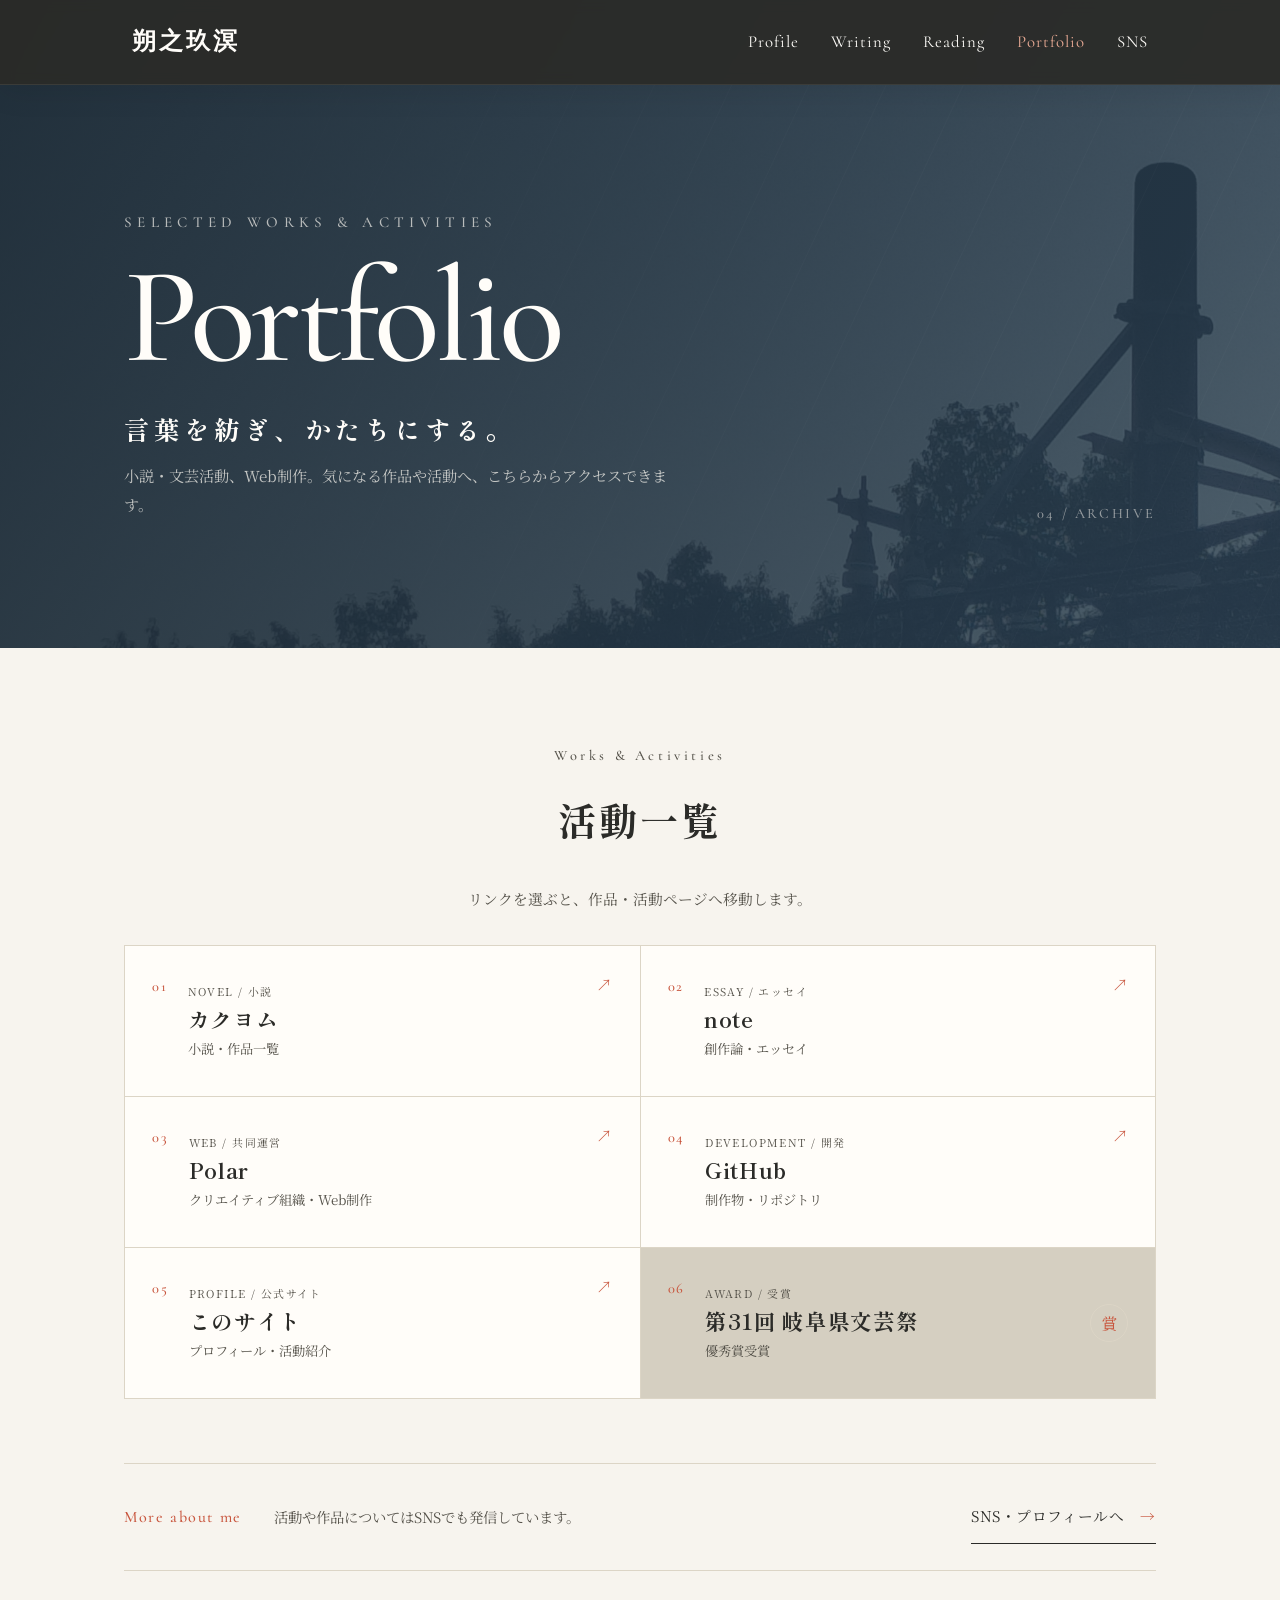
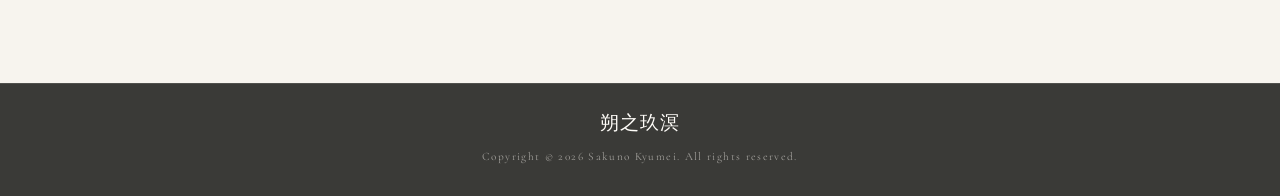
==== portfolio.html @ 07dd920c "Refine site design and add portfolio links page" ====
<!doctype html>
<html lang="ja">
<head>
  <meta charset="UTF-8" />
  <meta name="viewport" content="width=device-width, initial-scale=1.0" />
  <title>Portfolio｜朔之玖溟</title>
  <meta name="description" content="朔之玖溟の小説・文芸活動、Web制作のポートフォリオ一覧。" />
  <meta property="og:type" content="website" />
  <meta property="og:title" content="Portfolio｜朔之玖溟" />
  <meta property="og:description" content="小説・文芸活動、Web制作のポートフォリオ一覧。" />
  <meta property="og:url" content="https://sakunokyumei.github.io/portfolio.html" />
  <meta property="og:site_name" content="朔之玖溟｜公式サイト" />
  <meta property="og:image" content="https://sakunokyumei.github.io/images/ogp.jpg" />
  <meta name="twitter:card" content="summary_large_image" />
  <link rel="icon" type="image/svg+xml" href="./favicon.svg" />
  <link rel="canonical" href="https://sakunokyumei.github.io/portfolio.html" />
  <link rel="preconnect" href="https://fonts.googleapis.com" />
  <link rel="preconnect" href="https://fonts.gstatic.com" crossorigin />
  <link href="https://fonts.googleapis.com/css2?family=Cormorant:wght@500;600&family=Noto+Serif+JP:wght@400;700&family=Shippori+Mincho:wght@400;700;800&display=swap" rel="stylesheet" />
  <link rel="stylesheet" href="css/style.css" />
  <script src="js/script.js" defer></script>
</head>
<body class="portfolio-page">
  <a class="skip-link" href="#main-content">本文へスキップ</a>
  <div class="ink-loader" aria-hidden="true"><span></span></div>
  <header class="page-header-color">
    <div class="wrapper page-header">
      <a class="logo font-english" href="index.html">朔之玖溟</a>
      <nav aria-label="メインナビゲーション">
        <button class="btn-menu" aria-expanded="false" aria-controls="main-nav" aria-label="メニューを開く"><span class="btn-menu-line"></span></button>
        <ul class="main-nav" id="main-nav">
          <li><span class="nav-index font-english">01</span><a href="index.html#self-introduction">Profile</a></li>
          <li><span class="nav-index font-english">02</span><a href="index.html#writing">Writing</a></li>
          <li><span class="nav-index font-english">03</span><a href="index.html#reading">Reading</a></li>
          <li><span class="nav-index font-english">04</span><a href="portfolio.html" aria-current="page">Portfolio</a></li>
          <li><span class="nav-index font-english">05</span><a href="index.html#sns">SNS</a></li>
        </ul>
      </nav>
    </div>
  </header>
  <main id="main-content">
    <section class="portfolio-hero">
      <div class="wrapper portfolio-hero-inner">
        <p class="eyebrow font-english" data-reveal>Selected Works & Activities</p>
        <h1 data-reveal>Portfolio</h1>
        <p class="portfolio-hero-jp" data-reveal>言葉を紡ぎ、かたちにする。</p>
        <p class="portfolio-hero-copy" data-reveal>小説・文芸活動、Web制作。気になる作品や活動へ、こちらからアクセスできます。</p>
        <span class="portfolio-hero-index font-english" aria-hidden="true">04 / ARCHIVE</span>
      </div>
    </section>
    <section class="portfolio-listing wrapper">
      <p class="section-eyebrow font-english" data-reveal>Works & Activities</p>
      <h2 data-reveal>活動一覧</h2>
      <p class="portfolio-directory-lead" data-reveal>リンクを選ぶと、作品・活動ページへ移動します。</p>
      <div class="portfolio-link-grid">
        <a class="portfolio-link-card" href="https://kakuyomu.jp/users/cnw" target="_blank" rel="noopener" data-reveal>
          <span class="portfolio-link-number font-english">01</span><span class="portfolio-link-copy"><span class="portfolio-link-category">NOVEL / 小説</span><strong>カクヨム</strong><span>小説・作品一覧</span></span><span class="portfolio-link-arrow" aria-hidden="true">↗</span>
        </a>
        <a class="portfolio-link-card" href="https://note.com/sakunokyumei" target="_blank" rel="noopener" data-reveal>
          <span class="portfolio-link-number font-english">02</span><span class="portfolio-link-copy"><span class="portfolio-link-category">ESSAY / エッセイ</span><strong>note</strong><span>創作論・エッセイ</span></span><span class="portfolio-link-arrow" aria-hidden="true">↗</span>
        </a>
        <a class="portfolio-link-card" href="https://neo-polar.github.io/index.html" target="_blank" rel="noopener" data-reveal>
          <span class="portfolio-link-number font-english">03</span><span class="portfolio-link-copy"><span class="portfolio-link-category">WEB / 共同運営</span><strong>Polar</strong><span>クリエイティブ組織・Web制作</span></span><span class="portfolio-link-arrow" aria-hidden="true">↗</span>
        </a>
        <a class="portfolio-link-card" href="https://github.com/sakunokyumei" target="_blank" rel="noopener" data-reveal>
          <span class="portfolio-link-number font-english">04</span><span class="portfolio-link-copy"><span class="portfolio-link-category">DEVELOPMENT / 開発</span><strong>GitHub</strong><span>制作物・リポジトリ</span></span><span class="portfolio-link-arrow" aria-hidden="true">↗</span>
        </a>
        <a class="portfolio-link-card" href="index.html" data-reveal>
          <span class="portfolio-link-number font-english">05</span><span class="portfolio-link-copy"><span class="portfolio-link-category">PROFILE / 公式サイト</span><strong>このサイト</strong><span>プロフィール・活動紹介</span></span><span class="portfolio-link-arrow" aria-hidden="true">↗</span>
        </a>
        <div class="portfolio-award-card" data-reveal>
          <span class="portfolio-link-number font-english">06</span><span class="portfolio-link-copy"><span class="portfolio-link-category">AWARD / 受賞</span><strong>第31回 岐阜県文芸祭</strong><span>優秀賞受賞</span></span><span class="portfolio-award-mark" aria-hidden="true">賞</span>
        </div>
      </div>
      <div class="portfolio-contact" data-reveal>
        <p class="font-english">More about me</p>
        <span>活動や作品についてはSNSでも発信しています。</span>
        <a href="index.html#sns" class="text-link"><span>SNS・プロフィールへ</span><span aria-hidden="true">→</span></a>
      </div>
    </section>
  </main>
  <footer><div class="wrapper footer-inner"><a class="footer-logo font-english" href="index.html">朔之玖溟</a><div class="copyright"><small>Copyright &copy; 2026 Sakuno Kyumei. All rights reserved.</small></div></div></footer>
</body>
</html>
---- css/style.css ----
﻿@charset "UTF-8";

/* ============================================================
   トークン（和モダン配色・タイポグラフィ）
   ============================================================ */
:root {
  --bg: #f7f4ee; /* 生成り・晒し */
  --bg-soft: #fffdf9;
  --ink: #2b2b28; /* 墨 */
  --ink-soft: #55524a;
  --indigo: #2d4356; /* 藍 */
  --indigo-deep: #1b2a36;
  --vermilion: #c8553d; /* 弁柄（差し色。使用は控えめに） */
  --vermilion-soft: #b8482f;
  --line: #dcd5c6; /* 罫線・区切り */
  --line-on-dark: rgba(247, 244, 238, 0.18);

  --font-heading: "Shippori Mincho", "Noto Serif JP", serif;
  --font-body: "Noto Serif JP", serif;
  --font-english: "Cormorant", serif;

  --ease-ink: cubic-bezier(0.22, 0.61, 0.36, 1);
  --z-header: 998;
  --z-nav: 999;
  --z-loader: 1200;
}

/* ============================================================
   共通部分
   ============================================================ */
* {
  box-sizing: border-box;
}

html {
  font-size: 100%;
  scroll-behavior: smooth;
}

body {
  margin: 0;
  font-family: var(--font-body);
  line-height: 1.9;
  color: var(--ink);
  background-color: var(--bg);
  overflow-x: hidden;
}

a {
  text-decoration: none;
  color: inherit;
}

img {
  max-width: 100%;
}

h2 {
  font-family: var(--font-heading);
  font-weight: 700;
  font-size: 2.4rem;
  letter-spacing: 0.08em;
  text-align: center;
  margin: 0 0 2.5rem;
}

h3 {
  font-family: var(--font-heading);
  font-size: 1.4rem;
  letter-spacing: 0.04em;
}

p {
  font-size: 1rem;
}

/* スキップリンク（アクセシビリティ） */
.skip-link {
  position: absolute;
  top: -100px;
  left: 1rem;
  z-index: 1300;
  background: var(--ink);
  color: var(--bg-soft);
  padding: 0.7rem 1.2rem;
  font-size: 0.85rem;
  letter-spacing: 0.05em;
  transition: top 0.25s ease;
}

.skip-link:focus {
  top: 1rem;
}

/* キーボードフォーカス可視化 */
a:focus-visible,
button:focus-visible {
  outline: 2px solid var(--vermilion);
  outline-offset: 3px;
}

/* ページロード時の墨だまりオーバーレイ */
.ink-loader {
  position: fixed;
  inset: 0;
  z-index: var(--z-loader);
  background: var(--indigo-deep);
  pointer-events: none;
  animation: ink-loader-fade 1.1s var(--ease-ink) forwards;
  animation-delay: 0.35s;
}

.ink-loader span {
  position: absolute;
  inset: 0;
  background: var(--indigo-deep);
}

@keyframes ink-loader-fade {
  0% {
	opacity: 1;
  }
  100% {
	opacity: 0;
	visibility: hidden;
  }
}

/* リンクの下線アニメーション */
.main-nav a,
.logo {
  position: relative;
}

.main-nav a::after {
  content: "";
  position: absolute;
  left: 0;
  bottom: -4px;
  width: 100%;
  height: 1px;
  background-color: currentColor;
  transform: scale(0, 1);
  transform-origin: right top;
  transition: transform 0.3s ease;
}

.main-nav a:hover::after,
.main-nav a:focus-visible::after {
  transform: scale(1, 1);
  transform-origin: left top;
}

/* レイアウト */
.wrapper {
  max-width: 1080px;
  margin: auto;
  padding: 1.5rem 1.5rem;
}

.align-center {
  text-align: center;
}

.font-english {
  font-family: var(--font-english);
  font-weight: 500;
  letter-spacing: 0.05em;
}

.small {
  font-size: 0.85rem;
}

/* セクション共通の見出し飾り */
.section-eyebrow {
  display: block;
  text-align: center;
  font-size: 0.9rem;
  letter-spacing: 0.25em;
  color: var(--ink-soft);
  margin-top: 0.35rem;
}

section {
  padding: 5rem 0;
  scroll-margin-top: 84px;
}

#self-introduction {
  padding: 2.2rem 0;
}

/* ============================================================
   スクロール・リビール演出
   ============================================================ */
[data-reveal] {
  opacity: 0;
  transform: translateY(22px);
  transition:
	opacity 0.9s var(--ease-ink),
	transform 0.9s var(--ease-ink);
}

[data-reveal].is-visible {
  opacity: 1;
  transform: translateY(0);
}

@media (prefers-reduced-motion: reduce) {
  [data-reveal] {
	opacity: 1;
	transform: none;
	transition: none;
  }
}

/* ============================================================
   header
   ============================================================ */
.page-header-color {
  position: fixed;
  top: 0;
  width: 100%;
  z-index: var(--z-header);
  background-color: rgba(43, 43, 40, 0.92);
  backdrop-filter: blur(6px);
  border-bottom: 1px solid rgba(247, 244, 238, 0.08);
}

.page-header {
  display: flex;
  align-items: center;
  justify-content: space-between;
  padding: 1.1rem 1.5rem;
}

.logo {
  color: var(--bg-soft);
  font-size: 1.5rem;
  font-weight: 600;
}

.btn-menu {
  position: relative;
  z-index: calc(var(--z-nav) + 1);
  width: 34px;
  height: 34px;
  padding: 0;
  border: none;
  background-color: transparent;
  cursor: pointer;
}

.btn-menu-line,
.btn-menu-line::before,
.btn-menu-line::after {
  content: "";
  position: absolute;
  left: 6px;
  width: 22px;
  height: 1px;
  background-color: var(--bg-soft);
  transition:
	transform 0.3s var(--ease-ink),
	opacity 0.3s var(--ease-ink);
}

.btn-menu-line {
  top: 50%;
}

.btn-menu-line::before {
  top: -7px;
  left: 0;
}

.btn-menu-line::after {
  top: 7px;
  left: 0;
}

.btn-menu[aria-expanded="true"] .btn-menu-line {
  background-color: transparent;
}

.btn-menu[aria-expanded="true"] .btn-menu-line::before {
  transform: translateY(7px) rotate(45deg);
}

.btn-menu[aria-expanded="true"] .btn-menu-line::after {
  transform: translateY(-7px) rotate(-45deg);
}

.main-nav {
  list-style: none;
  margin: 0;
  padding: 0;
  position: fixed;
  z-index: var(--z-nav);
  inset: 0 0 0 auto;
  width: min(78vw, 320px);
  height: 100vh;
  background: var(--indigo-deep);
  display: flex;
  flex-direction: column;
  justify-content: center;
  gap: 0;
  transform: translateX(100%);
  transition: transform 0.5s var(--ease-ink);
  box-shadow: -12px 0 40px rgba(0, 0, 0, 0.25);
}

.main-nav.open-menu {
  transform: translateX(0);
}

.main-nav li {
  display: flex;
  align-items: baseline;
  gap: 1rem;
  padding: 1.1rem 2.2rem;
  border-bottom: 1px solid rgba(247, 244, 238, 0.08);
}

.nav-index {
  color: rgba(247, 244, 238, 0.35);
  font-size: 0.85rem;
}

.main-nav a {
  color: var(--bg-soft);
  display: inline-block;
  font-family: var(--font-english);
  font-size: 1.15rem;
  letter-spacing: 0.06em;
}

.main-nav a[aria-current="page"] { color: #e8aa94; }

/* ============================================================
   main-title（メインビジュアル・縦書き）
   ============================================================ */
#main-title {
  position: relative;
  margin-top: 0;
  width: 100%;
  min-height: 100svh;
  display: flex;
  flex-direction: column;
  align-items: center;
  justify-content: center;
  overflow: hidden;
  background-color: var(--indigo-deep);
  background-image:
	linear-gradient(rgba(27, 42, 54, 0.72), rgba(27, 42, 54, 0.88)), url(../images/sky.jpg);
  background-size: cover;
  background-position: center;
}

/* 和紙テクスチャのオーバーレイ */
#main-title::before {
  content: "";
  position: absolute;
  inset: 0;
  background-image: radial-gradient(rgba(247, 244, 238, 0.05) 1px, transparent 1px);
  background-size: 3px 3px;
  mix-blend-mode: overlay;
  pointer-events: none;
}

/* 弁柄の淡い光暈（シグネチャ演出） */
#main-title::after {
  content: "";
  position: absolute;
  top: 50%;
  left: 50%;
  width: min(60vw, 520px);
  aspect-ratio: 1;
  transform: translate(-50%, -50%);
  background: radial-gradient(circle, rgba(200, 85, 61, 0.22), transparent 70%);
  mix-blend-mode: screen;
  pointer-events: none;
}

.main-title-inner {
  position: relative;
  display: flex;
  flex-direction: column;
  align-items: center;
  gap: 1.4rem;
  padding: 3rem 1.5rem;
}

.eyebrow {
  color: rgba(247, 244, 238, 0.7);
  font-size: 0.95rem;
  letter-spacing: 0.35em;
  text-transform: uppercase;
}

#main-title h1 {
  margin: 0;
  writing-mode: vertical-rl;
  text-orientation: upright;
  font-family: var(--font-heading);
  font-weight: 800;
  font-size: clamp(2.4rem, 6vw, 3.6rem);
  letter-spacing: 0.35em;
  color: var(--bg-soft);
  min-height: 40vh;
  user-select: none;
}

.title-char {
  display: inline-block;
  opacity: 0;
  filter: blur(6px);
  animation: title-char-in 1s var(--ease-ink) forwards;
}

.title-char:nth-child(1) {
  animation-delay: 0.5s;
}
.title-char:nth-child(2) {
  animation-delay: 0.68s;
}
.title-char:nth-child(3) {
  animation-delay: 0.86s;
}
.title-char:nth-child(4) {
  animation-delay: 1.04s;
}

@keyframes title-char-in {
  0% {
	opacity: 0;
	filter: blur(6px);
	transform: translateX(10px);
  }
  100% {
	opacity: 1;
	filter: blur(0);
	transform: translateX(0);
  }
}

@media (prefers-reduced-motion: reduce) {
  .title-char {
	opacity: 1;
	filter: none;
	animation: none;
  }
}

.sub-english {
  color: rgba(247, 244, 238, 0.75);
  font-size: 1.1rem;
  letter-spacing: 0.2em;
}

.scroll-cue {
  position: absolute;
  bottom: 2rem;
  left: 50%;
  transform: translateX(-50%);
  color: rgba(247, 244, 238, 0.6);
  font-family: var(--font-english);
  font-size: 0.8rem;
  letter-spacing: 0.3em;
}

.scroll-cue::after {
  content: "";
  display: block;
  width: 1px;
  height: 28px;
  margin: 0.5rem auto 0;
  background: rgba(247, 244, 238, 0.5);
  animation: scroll-cue-move 1.8s ease-in-out infinite;
}

@keyframes scroll-cue-move {
  0% {
	transform: scaleY(0);
	transform-origin: top;
	opacity: 0;
  }
  40% {
	transform: scaleY(1);
	transform-origin: top;
	opacity: 1;
  }
  60% {
	transform: scaleY(1);
	transform-origin: bottom;
	opacity: 1;
  }
  100% {
	transform: scaleY(0);
	transform-origin: bottom;
	opacity: 0;
  }
}

/* ============================================================
   self-introduction
   ============================================================ */
.heading-large {
  font-size: 2.4rem;
  margin-bottom: 0.5rem;
}

.profile {
  display: flex;
  gap: 3.5rem;
  align-items: center;
  justify-content: center;
  flex-wrap: wrap;
  margin-top: 3rem;
}

.profile-image {
  width: 160px;
  height: 160px;
  border-radius: 50%;
  object-fit: cover;
  display: block;
  border: 1px solid var(--line);
  padding: 6px;
  transition: box-shadow 0.35s ease;
}

.profile-image:hover {
  box-shadow: 0 0 0 1px var(--vermilion);
}

.profile-wrapper {
  flex-shrink: 0;
}

.profile-contents {
  max-width: 420px;
  text-align: left;
}

.profile-contents h3 {
  margin-bottom: 0.2rem;
}

.profile-contents .sub-english {
  color: var(--ink-soft);
  margin-bottom: 1.2rem;
}

.profile-text {
  border-left: 2px solid var(--vermilion);
  padding-left: 1rem;
}

.profile-text p {
  margin: 0;
}

.profile-text p + p {
  margin-top: 0.5rem;
}

/* ============================================================
   writing（暗色セクション）
   ============================================================ */
.section-dark {
  background-color: var(--ink);
  color: var(--bg-soft);
}

.section-dark h2,
.section-dark .section-eyebrow {
  color: var(--bg-soft);
}

.section-dark .section-eyebrow {
  color: rgba(247, 244, 238, 0.55);
}

.lead-text {
  text-align: center;
  font-size: 1.25rem;
  line-height: 2.1;
}

/* 作品抜粋（引用ブロック） */
.writing-excerpts {
  display: grid;
  gap: 2.5rem;
  margin: 3.5rem 0 5rem;
}

@media (min-width: 900px) {
  .writing-excerpts {
	grid-template-columns: repeat(3, 1fr);
	gap: 2rem;
  }
}

.writing-contents {
  max-width: 720px;
  margin: 0 auto;
  padding-left: 1.4rem;
  border-left: 2px solid var(--vermilion);
  transition: border-color 0.3s ease;
}

.writing-contents:hover {
  border-color: var(--bg-soft);
}

.writing-contents h3 {
  font-weight: 400;
  font-size: 1.1rem;
  line-height: 2;
  letter-spacing: 0.02em;
}

.writing-contents p {
  margin-top: 0.6rem;
  text-align: right;
  color: rgba(247, 244, 238, 0.6);
  font-size: 0.9rem;
}

/* エッセイ本文 */
.writing-text-box {
  max-width: 720px;
  margin: 0 auto;
  padding-top: 3.5rem;
  border-top: 1px solid var(--line-on-dark);
}

.writing-text h3 {
  text-align: center;
  font-size: 1.6rem;
  margin-bottom: 1.5rem;
}

.writing-text h3::after {
  content: "";
  display: block;
  width: 32px;
  height: 1px;
  margin: 1rem auto 0;
  background: var(--vermilion);
}

.writing-text p {
  font-size: 1rem;
  line-height: 2.1;
  text-indent: 1em;
}

.writing-text h4 {
  font-family: var(--font-heading);
  font-weight: 700;
  font-size: 1.2rem;
  text-align: center;
  margin-top: 2.5rem;
  letter-spacing: 0.05em;
}

.writing-source {
  text-align: right;
  margin-top: 1.5rem;
  color: rgba(247, 244, 238, 0.55);
}

/* ============================================================
   reading
   ============================================================ */
#reading .lead-text {
  color: var(--ink-soft);
}

.reading-contents {
  max-width: 720px;
  margin: 2.5rem auto;
}

.reading-text {
  font-size: 1rem;
  line-height: 2.1;
}

.reading-text strong {
  font-weight: 700;
  color: var(--vermilion);
}

/* ============================================================
   portfolio（藍のセクション）
   ============================================================ */
.section-indigo {
  background-color: var(--indigo);
  color: var(--bg-soft);
}

.section-indigo h2,
.section-indigo .section-eyebrow {
  color: var(--bg-soft);
}

.section-indigo .section-eyebrow {
  color: rgba(247, 244, 238, 0.55);
}

.section-indigo p {
  max-width: 760px;
  margin: auto;
  line-height: 2;
  color: rgba(247, 244, 238, 0.88);
}

.portfolio-grid {
  display: grid;
  grid-template-columns: repeat(auto-fit, minmax(280px, 1fr));
  gap: 3rem;
  max-width: 900px;
  margin: 3.5rem auto 0;
}

.heading-medium {
  font-size: 1.4rem;
}

.portfolio-item {
  position: relative;
  padding-top: 0.5rem;
}

.portfolio-num {
  display: block;
  font-size: 0.85rem;
  color: rgba(247, 244, 238, 0.4);
  margin-bottom: 0.6rem;
}

.portfolio-item h3 {
  margin-bottom: 1.2rem;
  padding-bottom: 0.6rem;
  border-bottom: 1px solid var(--line-on-dark);
}

.portfolio-list {
  list-style: none;
  margin: 0;
  padding: 0;
  display: flex;
  flex-direction: column;
  gap: 1rem;
}

.portfolio-list li {
  line-height: 1.9;
  color: rgba(247, 244, 238, 0.88);
  padding-left: 1.1rem;
  position: relative;
}

.portfolio-list li::before {
  content: "";
  position: absolute;
  left: 0;
  top: 0.6em;
  width: 6px;
  height: 6px;
  background-color: var(--vermilion);
}

.portfolio-list a {
  text-decoration: underline;
  text-underline-offset: 3px;
  transition: opacity 0.2s ease;
}

.portfolio-list a:hover {
  opacity: 0.7;
}

/* ============================================================
   sns
   ============================================================ */
.sns-grid {
  display: grid;
  grid-template-columns: repeat(2, 1fr);
  gap: 1.5rem;
  margin-top: 3rem;
}

@media (max-width: 560px) {
  .sns-grid {
	grid-template-columns: 1fr;
  }
}

.sns-card {
  display: flex;
  align-items: center;
  gap: 1.1rem;
  padding: 1.4rem 1.5rem;
  background: var(--bg-soft);
  border: 1px solid var(--line);
  transition:
	transform 0.3s var(--ease-ink),
	box-shadow 0.3s var(--ease-ink),
	border-color 0.3s var(--ease-ink);
}

.sns-card:hover,
.sns-card:focus-visible {
  transform: translateY(-4px);
  border-color: var(--vermilion);
  box-shadow: 0 14px 30px rgba(43, 43, 40, 0.08);
}

.sns-card-icon {
  flex-shrink: 0;
  width: 44px;
  height: 44px;
  display: flex;
  align-items: center;
  justify-content: center;
  overflow: hidden;
  background: var(--ink);
}

.sns-card-icon img {
  width: 100%;
  height: 100%;
  object-fit: contain;
}

/* Xロゴは黒線のみの透過画像のため、暗い背景の上で白抜きにする */
.sns-card-icon-x img {
  padding: 11px;
  filter: invert(1);
}

/* note・GitHubは色付きの背景込みバッジ画像のため、白いボックスに収めて縁取りでコントラストを出す */
.sns-card-icon-note,
.sns-card-icon-github {
  background: #ffffff;
  border: 1px solid var(--line);
}

.sns-card-icon-note img {
  padding: 4px;
}

.sns-card-icon-github img {
  padding: 2px;
}

.sns-card-image img {
  flex-shrink: 0;
  width: 44px;
  height: 44px;
  object-fit: cover;
}

.sns-card-body {
  display: flex;
  flex-direction: column;
  gap: 0.2rem;
  flex: 1;
}

.sns-card-label {
  font-size: 1.05rem;
  letter-spacing: 0.05em;
}

.sns-card-handle {
  font-size: 0.85rem;
  color: var(--ink-soft);
}

.sns-card-arrow {
  font-family: var(--font-english);
  font-size: 1.1rem;
  color: var(--vermilion);
  transition: transform 0.3s var(--ease-ink);
}

.sns-card:hover .sns-card-arrow {
  transform: translateX(4px);
}

/* ============================================================
   footer
   ============================================================ */
footer {
  background-color: rgba(43, 43, 40, 0.92);
}

.footer-inner {
  display: flex;
  flex-direction: column;
  align-items: center;
  padding-top: 1.35rem;
}

.footer-logo {
  color: var(--bg-soft);
  font-size: 1.2rem;
}

.copyright {
  display: flex;
  align-items: center;
  justify-content: center;
  height: 30px;
  color: rgba(247, 244, 238, 0.55);
  font-family: var(--font-english);
  letter-spacing: 0.1em;
  font-size: 0.85rem;
}

/* ============================================================
   レスポンシブ
   ============================================================ */
@media (min-width: 800px) {
  .btn-menu {
	display: none;
  }

  .main-nav {
	position: static;
	display: flex;
	flex-direction: row;
	align-items: center;
	height: auto;
	width: auto;
	gap: 2rem;
	background: none;
	box-shadow: none;
	transform: none;
	transition: none;
  }

  .main-nav li {
	margin: 0;
	padding: 0;
	border-bottom: none;
	gap: 0.35rem;
  }

  .nav-index {
	display: none;
  }

  .main-nav a {
	font-size: 1.05rem;
  }

  .page-header {
	padding: 1.2rem 2rem;
  }
}

@media (max-width: 799px) {
  .profile {
	flex-direction: column;
	text-align: center;
  }

  .profile-contents {
	text-align: center;
  }

  .profile-text {
	border-left: none;
	border-top: 2px solid var(--vermilion);
	padding-left: 0;
	padding-top: 0.8rem;
  }

  section {
	padding: 5.5rem 0;
  }

  #self-introduction {
	padding-top: 7rem;
  }
}

/* 動きを抑えたい人向け */
@media (prefers-reduced-motion: reduce) {
  html {
	scroll-behavior: auto;
  }

  .scroll-cue::after {
	animation: none;
  }

  .ink-loader {
	display: none;
  }
}
/* ============================================================
   polish & portfolio page
   ============================================================ */
:root {
  --shadow-soft: 0 18px 50px rgba(27, 42, 54, 0.09);
}

::selection { color: var(--bg-soft); background: var(--vermilion); }

.page-header-color { box-shadow: 0 8px 30px rgba(0, 0, 0, 0.08); }
.logo { letter-spacing: 0.12em; }

#main-title {
  background-position: center 56%;
}
#main-title .main-title-inner::before,
#main-title .main-title-inner::after {
  content: "";
  position: absolute;
  top: 50%;
  width: clamp(42px, 9vw, 110px);
  height: 1px;
  background: rgba(247, 244, 238, 0.35);
}
#main-title .main-title-inner::before { right: calc(100% + 1.5rem); }
#main-title .main-title-inner::after { left: calc(100% + 1.5rem); }

section:not(#main-title) h2 { margin-bottom: 2.8rem; }
#self-introduction .heading-large { margin-bottom: 0.5rem; }
.profile { padding: 2.5rem; border: 1px solid var(--line); background: rgba(255, 253, 249, 0.56); }
.profile-image { box-shadow: 0 0 0 1px var(--bg), 0 0 0 2px var(--line); }
.writing-contents { padding: 0.2rem 0 0.2rem 1.4rem; }
.writing-contents h3 { font-size: clamp(1rem, 1.35vw, 1.12rem); }
.reading-contents { padding: 1.8rem 2rem; border-top: 1px solid var(--line); border-bottom: 1px solid var(--line); }
.portfolio-teaser { position: relative; overflow: hidden; }
.portfolio-teaser::after { content: "04"; position: absolute; right: 3vw; bottom: -5rem; color: rgba(255,255,255,.035); font: 600 clamp(12rem, 30vw, 27rem)/1 var(--font-english); pointer-events: none; }
.portfolio-teaser .wrapper { position: relative; z-index: 1; }
.portfolio-intro { text-align: center; }
.portfolio-teaser-line { text-align: center; margin: 2rem auto 0; color: rgba(247,244,238,.55); font-size: clamp(1.6rem, 4vw, 3.2rem); letter-spacing: .12em; }
.portfolio-item { padding: 1.5rem; border-top: 1px solid rgba(247, 244, 238, 0.32); border-bottom: 1px solid rgba(247, 244, 238, 0.12); transition: background 0.3s ease, transform 0.3s ease; }
.portfolio-item:hover { background: rgba(255,255,255,.045); transform: translateY(-3px); }
.portfolio-more { margin: 3rem auto 0; color: var(--bg-soft); }
.sns-card { box-shadow: 0 5px 20px rgba(43,43,40,.025); }
footer { border-top: 1px solid rgba(247, 244, 238, 0.12); }

.text-link { display: flex; align-items: center; justify-content: space-between; gap: 1rem; width: fit-content; min-width: 210px; padding: 0.8rem 0; border-bottom: 1px solid currentColor; font-size: 0.92rem; letter-spacing: 0.04em; }
.text-link span:last-child { color: var(--vermilion); transition: transform 0.25s ease; }
.text-link:hover span:last-child { transform: translate(3px, -2px); }
.portfolio-more { width: min(100%, 330px); }

.portfolio-hero { position: relative; min-height: min(72vh, 720px); margin-top: 0; padding: 10rem 0 5rem; display: flex; align-items: center; overflow: hidden; color: var(--bg-soft); background: linear-gradient(115deg, rgba(27,42,54,.96), rgba(45,67,86,.82)), url("../images/sky.jpg") center 54%/cover; }
.portfolio-hero::before { content: ""; position: absolute; inset: 0; opacity: .15; background: repeating-linear-gradient(115deg, transparent 0 68px, rgba(255,255,255,.13) 69px, transparent 70px); mask-image: linear-gradient(90deg, transparent, #000 70%); }
.portfolio-hero-inner { position: relative; width: min(100%, 1080px); }
.portfolio-hero h1 { margin: .3rem 0 1rem; font: 500 clamp(4rem, 11vw, 8.5rem)/.95 var(--font-english); letter-spacing: -.035em; }
.portfolio-hero-jp { margin: 1.8rem 0 .5rem; color: var(--bg-soft); font: 700 clamp(1.2rem, 2vw, 1.65rem) var(--font-heading); letter-spacing: .16em; }
.portfolio-hero-copy { max-width: 34rem; color: rgba(247,244,238,.74); font-size: .95rem; }
.portfolio-hero-index { position: absolute; right: 1.5rem; bottom: 2rem; color: rgba(247,244,238,.52); font-size: .9rem; letter-spacing: .18em; }
.portfolio-listing { padding-top: 5.5rem; padding-bottom: 7rem; }
.portfolio-page-grid { display: grid; grid-template-columns: repeat(2, minmax(0, 1fr)); gap: 1.25rem; margin-top: 3rem; }
.portfolio-feature { position: relative; min-height: 430px; padding: clamp(1.5rem, 4vw, 3rem); border: 1px solid var(--line); background: var(--bg-soft); box-shadow: var(--shadow-soft); display: flex; flex-direction: column; transition: transform .35s var(--ease-ink), box-shadow .35s var(--ease-ink); }
.portfolio-feature:hover { transform: translateY(-5px); box-shadow: 0 24px 60px rgba(27,42,54,.14); }
.portfolio-feature-top { display: flex; align-items: center; justify-content: space-between; margin-bottom: 2rem; }
.portfolio-feature .portfolio-num { color: var(--vermilion); letter-spacing: .14em; }
.portfolio-feature-mark { display: grid; place-items: center; width: 46px; height: 46px; border: 1px solid var(--line); color: var(--indigo); font: 700 1.2rem var(--font-heading); }
.portfolio-feature h3 { margin: 0 0 .8rem; font-size: 1.8rem; }
.portfolio-feature-lead { min-height: 3.8em; color: var(--ink-soft); line-height: 1.9; }
.portfolio-feature .portfolio-list { margin: 1rem 0 2rem; }
.portfolio-feature .portfolio-list li { color: var(--ink); padding-left: 1rem; }
.portfolio-feature .portfolio-list li::before { width: 5px; height: 5px; background: var(--vermilion); }
.portfolio-feature .portfolio-list a { text-decoration-color: var(--vermilion); text-underline-offset: 3px; }
.portfolio-feature .text-link { margin-top: auto; color: var(--indigo); }
.portfolio-contact { display: flex; flex-wrap: wrap; align-items: center; gap: .5rem 2rem; margin-top: 4rem; padding: 1.6rem 0; border-top: 1px solid var(--line); border-bottom: 1px solid var(--line); }
.portfolio-contact p { margin: 0; color: var(--vermilion); letter-spacing: .1em; }
.portfolio-contact > span { flex: 1; color: var(--ink-soft); font-size: .9rem; }
.portfolio-contact .text-link { min-width: auto; }

.portfolio-directory-lead { margin: -1rem 0 2rem; text-align: center; color: var(--ink-soft); font-size: .92rem; }
.portfolio-link-grid { display: grid; grid-template-columns: repeat(2, minmax(0, 1fr)); gap: 1px; background: var(--line); border: 1px solid var(--line); }
.portfolio-link-card, .portfolio-award-card { min-height: 150px; padding: 1.5rem 1.7rem; display: flex; align-items: center; gap: 1.25rem; background: var(--bg-soft); transition: background .25s ease, transform .25s var(--ease-ink); }
.portfolio-link-card:hover, .portfolio-link-card:focus-visible { position: relative; z-index: 1; background: #fff; transform: translateY(-3px); }
.portfolio-link-number { align-self: flex-start; padding-top: .2rem; color: var(--vermilion); font-size: .9rem; letter-spacing: .12em; }
.portfolio-link-copy { display: flex; flex: 1; flex-direction: column; gap: .12rem; }
.portfolio-link-category { color: var(--ink-soft); font-size: .68rem; letter-spacing: .13em; }
.portfolio-link-copy strong { font: 700 1.35rem var(--font-heading); letter-spacing: .03em; }
.portfolio-link-copy > span:last-child { color: var(--ink-soft); font-size: .83rem; }
.portfolio-link-arrow { align-self: flex-start; color: var(--vermilion); transition: transform .25s ease; }
.portfolio-link-card:hover .portfolio-link-arrow { transform: translate(3px, -3px); }
.portfolio-award-card { background: rgba(45,67,86,.045); }
.portfolio-award-mark { display: grid; place-items: center; width: 38px; height: 38px; border: 1px solid var(--line); border-radius: 50%; color: var(--vermilion); font-family: var(--font-heading); }

@media (max-width: 799px) {
  #main-title .main-title-inner::before { right: calc(100% + .75rem); }
  #main-title .main-title-inner::after { left: calc(100% + .75rem); }
  .profile { padding: 1.5rem; }
  .portfolio-hero { min-height: 68svh; padding-top: 9rem; }
  .portfolio-hero-index { right: 1.5rem; bottom: 1rem; }
  .portfolio-page-grid { grid-template-columns: 1fr; }
  .portfolio-link-grid { grid-template-columns: 1fr; }
  .portfolio-link-card, .portfolio-award-card { min-height: 125px; padding: 1.25rem; }
  .portfolio-feature { min-height: 0; }
  .portfolio-feature-lead { min-height: 0; }
  .portfolio-contact { align-items: flex-start; flex-direction: column; }
}
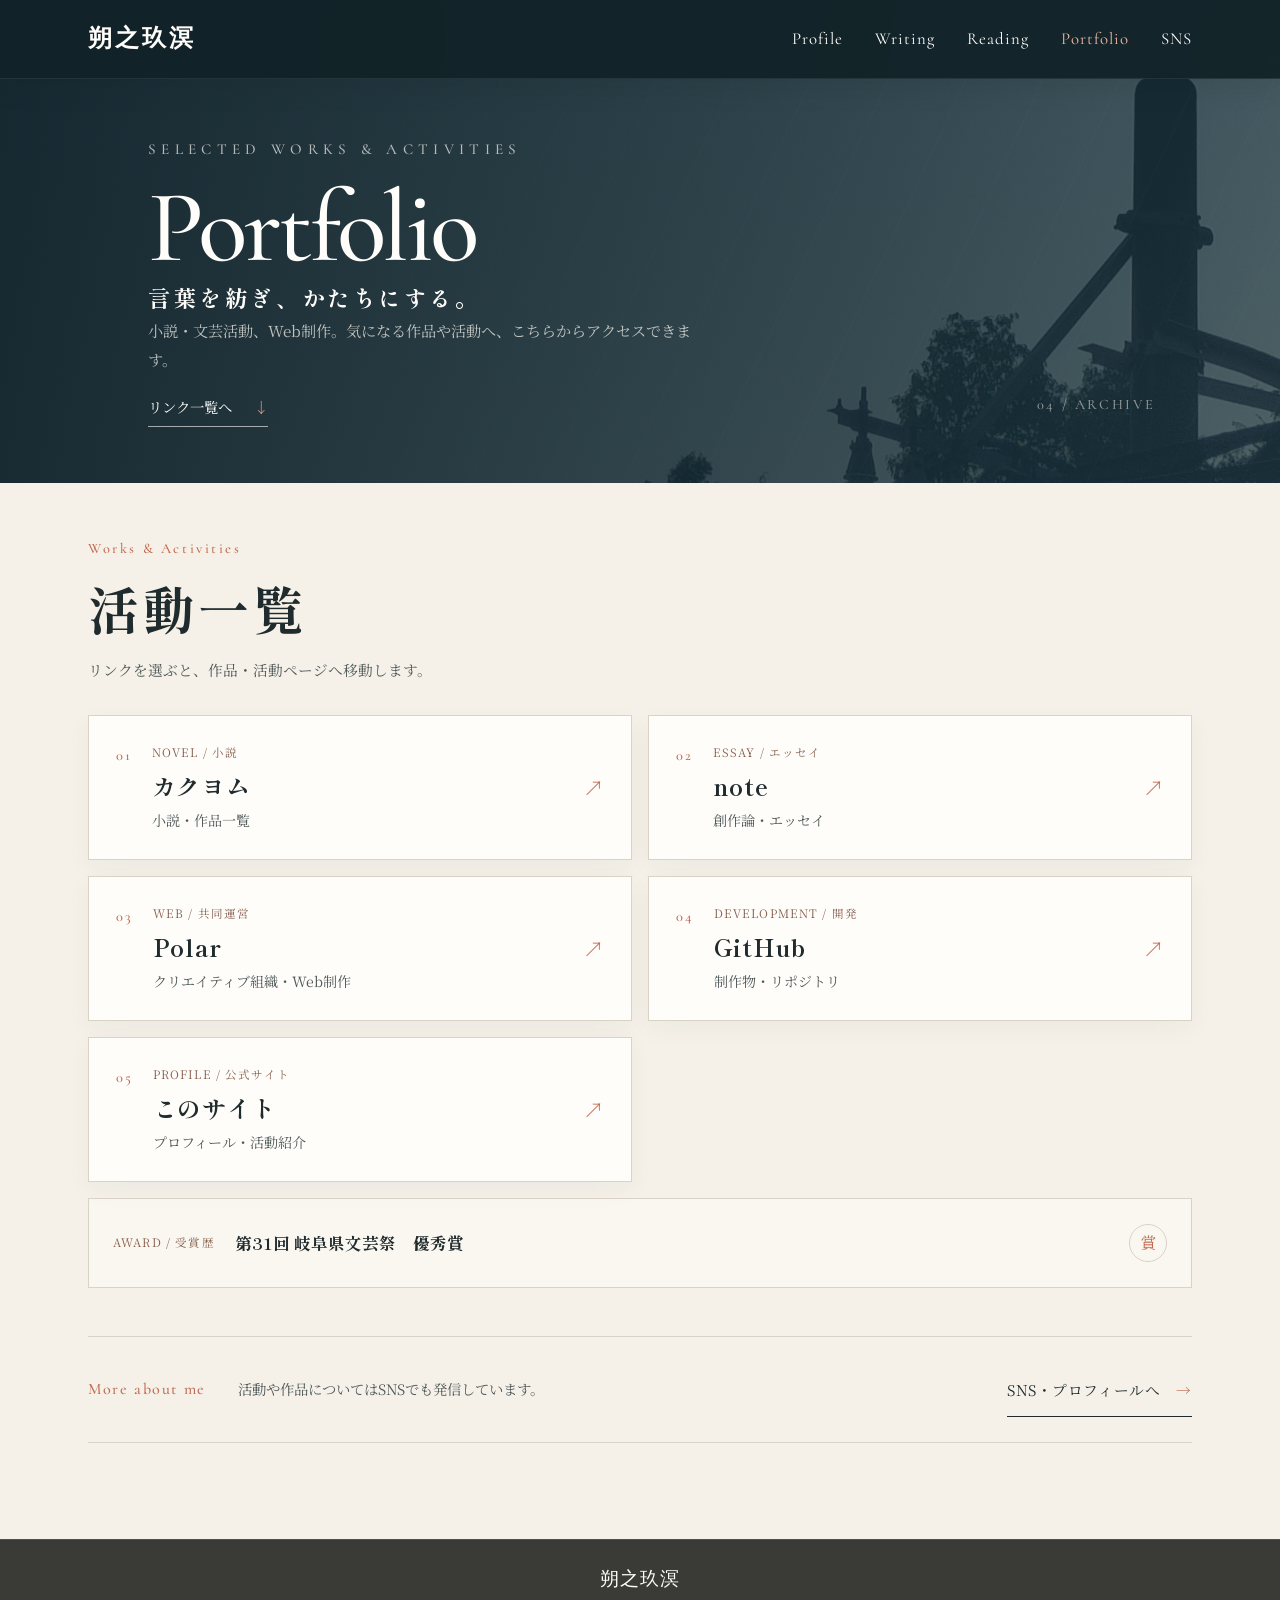
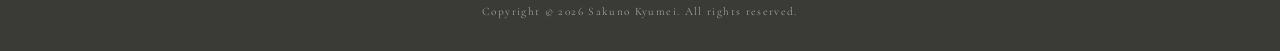
==== commit 07558306: "Refine site layout and set preferred site name" ====
--- a/portfolio.html
+++ b/portfolio.html
@@ -18,6 +18,7 @@
   <link rel="preconnect" href="https://fonts.gstatic.com" crossorigin />
   <link href="https://fonts.googleapis.com/css2?family=Cormorant:wght@500;600&family=Noto+Serif+JP:wght@400;700&family=Shippori+Mincho:wght@400;700;800&display=swap" rel="stylesheet" />
   <link rel="stylesheet" href="css/style.css" />
+  <link rel="stylesheet" href="css/refinement.css" />
   <script src="js/script.js" defer></script>
 </head>
 <body class="portfolio-page">
@@ -45,10 +46,11 @@
         <h1 data-reveal>Portfolio</h1>
         <p class="portfolio-hero-jp" data-reveal>言葉を紡ぎ、かたちにする。</p>
         <p class="portfolio-hero-copy" data-reveal>小説・文芸活動、Web制作。気になる作品や活動へ、こちらからアクセスできます。</p>
+        <a class="portfolio-hero-link" href="#works" data-reveal>リンク一覧へ <span aria-hidden="true">↓</span></a>
         <span class="portfolio-hero-index font-english" aria-hidden="true">04 / ARCHIVE</span>
       </div>
     </section>
-    <section class="portfolio-listing wrapper">
+    <section id="works" class="portfolio-listing wrapper">
       <p class="section-eyebrow font-english" data-reveal>Works & Activities</p>
       <h2 data-reveal>活動一覧</h2>
       <p class="portfolio-directory-lead" data-reveal>リンクを選ぶと、作品・活動ページへ移動します。</p>
@@ -68,10 +70,8 @@
         <a class="portfolio-link-card" href="index.html" data-reveal>
           <span class="portfolio-link-number font-english">05</span><span class="portfolio-link-copy"><span class="portfolio-link-category">PROFILE / 公式サイト</span><strong>このサイト</strong><span>プロフィール・活動紹介</span></span><span class="portfolio-link-arrow" aria-hidden="true">↗</span>
         </a>
-        <div class="portfolio-award-card" data-reveal>
-          <span class="portfolio-link-number font-english">06</span><span class="portfolio-link-copy"><span class="portfolio-link-category">AWARD / 受賞</span><strong>第31回 岐阜県文芸祭</strong><span>優秀賞受賞</span></span><span class="portfolio-award-mark" aria-hidden="true">賞</span>
-        </div>
       </div>
+      <div class="portfolio-award-card" data-reveal><span class="portfolio-link-category">AWARD / 受賞歴</span><strong>第31回 岐阜県文芸祭　優秀賞</strong><span class="portfolio-award-mark" aria-hidden="true">賞</span></div>
       <div class="portfolio-contact" data-reveal>
         <p class="font-english">More about me</p>
         <span>活動や作品についてはSNSでも発信しています。</span>
--- a/css/refinement.css
+++ b/css/refinement.css
@@ -0,0 +1,132 @@
+@charset "UTF-8";
+
+/* Typography, spacing, and the editorial layout shared by both pages. */
+:root { --bg: #f5f1e8; --bg-soft: #fffdfa; --ink: #202b2e; --ink-soft: #4e5858; --indigo: #244451; --indigo-deep: #122c39; --vermilion: #c1694e; --line: #d9d3c7; }
+body { line-height: 1.85; }
+.wrapper { max-width: 1200px; padding-left: clamp(1.4rem, 4vw, 3rem); padding-right: clamp(1.4rem, 4vw, 3rem); }
+section { padding-block: clamp(5rem, 8vw, 8rem); }
+section:not(#main-title) h2 { text-align: left; margin-bottom: 2rem; font-size: clamp(2.1rem, 4vw, 3.2rem); line-height: 1.25; }
+.section-eyebrow { text-align: left; margin-bottom: .8rem; color: var(--vermilion); font-size: .9rem; letter-spacing: .18em; }
+.section-dark .section-eyebrow, .section-indigo .section-eyebrow { color: #e5b19f; }
+.page-header-color { background: rgba(17, 34, 40, .94); }
+.page-header { min-height: 78px; padding-block: .85rem; }
+.main-nav a:hover, .main-nav a[aria-current="page"] { color: #eeb9a3; }
+a:focus-visible, button:focus-visible, summary:focus-visible { outline: 2px solid var(--vermilion); outline-offset: 4px; }
+
+/* A clear introduction and direct routes to the work. */
+#main-title { min-height: 100svh; padding: 0; background-image: linear-gradient(90deg, rgba(10, 28, 37, .91), rgba(22, 44, 56, .63) 58%, rgba(17, 38, 50, .76)), url(../images/sky.jpg); background-position: center 55%; }
+#main-title::after { left: 35%; width: 65vw; background: radial-gradient(circle, rgba(193, 105, 78, .12), transparent 65%); }
+#main-title .main-title-inner { display: grid; grid-template-columns: minmax(0, 1fr) 280px; align-items: center; gap: clamp(2rem, 7vw, 8rem); width: min(100%, 1280px); min-height: 100svh; margin: auto; padding: 8rem clamp(1.5rem, 5vw, 4rem) 6rem; }
+#main-title .main-title-inner::before, #main-title .main-title-inner::after { display: none; }
+.hero-copy { position: relative; z-index: 1; max-width: 720px; }
+.hero-copy .eyebrow { margin: 0 0 2.25rem; color: #f1ded4; font-size: .86rem; letter-spacing: .24em; }
+.hero-kicker { margin: 0 0 .75rem; color: #edb29d; font-size: .88rem; letter-spacing: .24em; }
+.hero-statement { margin: 0; color: var(--bg-soft); font: 700 clamp(2.7rem, 4.4vw, 5rem)/1.45 var(--font-heading); letter-spacing: .08em; text-wrap: balance; }
+.hero-description { margin: 1.6rem 0 2rem; color: rgba(255, 253, 250, .83); font-size: clamp(.95rem, 1.2vw, 1.05rem); line-height: 2.15; }
+.hero-actions { display: flex; flex-wrap: wrap; align-items: center; gap: .8rem 1.5rem; }
+.hero-actions a { display: inline-flex; align-items: center; justify-content: space-between; gap: 2rem; min-height: 54px; padding: .7rem 1.25rem; font-size: .9rem; letter-spacing: .04em; transition: transform .25s ease, background .25s ease; }
+.hero-actions a:hover { transform: translateY(-3px); }
+.hero-primary-link { min-width: 210px; color: #fff; background: var(--vermilion); }
+.hero-primary-link:hover { background: #a9543d; }
+.hero-secondary-link { color: var(--bg-soft); border: 1px solid rgba(255, 253, 250, .48); }
+.hero-secondary-link:hover { background: rgba(255, 253, 250, .1); }
+.hero-signature { position: relative; display: flex; align-items: center; justify-content: center; flex-direction: column; min-height: 440px; border-left: 1px solid rgba(255,255,255,.28); border-right: 1px solid rgba(255,255,255,.1); background: rgba(10, 25, 32, .09); }
+.hero-signature-label { position: absolute; right: 1rem; top: 1.4rem; writing-mode: vertical-rl; color: rgba(255,253,250,.45); font-size: .7rem; letter-spacing: .2em; }
+#main-title h1 { min-height: 0; font-size: clamp(3.2rem, 4vw, 4.3rem); letter-spacing: .22em; line-height: 1.25; }
+.hero-signature .sub-english { margin-top: 1rem; color: rgba(255,253,250,.72); font-size: .85rem; }
+.scroll-cue { left: auto; right: clamp(2rem, 5vw, 5rem); transform: none; }
+
+/* Shorter sections and comfortable reading measures. */
+#self-introduction { padding-top: clamp(5rem, 8vw, 8rem); padding-bottom: clamp(5rem, 8vw, 8rem); }
+.profile { justify-content: flex-start; gap: clamp(2rem, 5vw, 5rem); margin-top: 2.25rem; padding: clamp(1.5rem, 4vw, 3rem); background: var(--bg-soft); border-left: 3px solid var(--vermilion); box-shadow: 0 15px 45px rgba(20, 37, 40, .05); }
+.profile-image { width: 190px; height: 190px; }
+.profile-contents { max-width: 680px; }
+.profile-contents h3 { font-size: 1.8rem; }
+.profile-text { border-left: 0; padding-left: 0; }
+.profile-text p + p { margin-top: .3rem; }
+.writing-excerpts { gap: 1rem; margin: 3rem 0 2.5rem; }
+.writing-contents { width: 100%; max-width: none; padding: 1.5rem; border: 1px solid rgba(255,253,250,.16); border-top: 2px solid var(--vermilion); background: rgba(255,253,250,.035); }
+.writing-contents:hover { border-color: rgba(255,253,250,.35); }
+.writing-contents blockquote { margin: 0; font: 400 clamp(.98rem, 1.1vw, 1.08rem)/2 var(--font-body); }
+.writing-contents cite { display: block; margin-top: 1.25rem; color: rgba(255,253,250,.67); font-size: .85rem; font-style: normal; text-align: right; }
+.writing-essay { max-width: 100%; margin: 0; border-top: 1px solid rgba(255,253,250,.22); border-bottom: 1px solid rgba(255,253,250,.22); }
+.writing-essay summary { display: flex; flex-wrap: wrap; align-items: center; gap: .5rem 2rem; padding: 1.6rem .4rem; cursor: pointer; list-style: none; }
+.writing-essay summary::-webkit-details-marker { display: none; }
+.writing-essay-label { min-width: 145px; color: #e5b19f; font-size: .88rem; letter-spacing: .1em; }
+.writing-essay summary strong { flex: 1; min-width: 200px; font: 700 1.25rem var(--font-heading); }
+.writing-essay-action { display: inline-flex; align-items: center; gap: 1rem; color: rgba(255,253,250,.8); font-size: .85rem; }
+.writing-essay-action span { color: #e5b19f; font-size: 1.4rem; line-height: 1; transition: transform .25s ease; }
+.writing-essay[open] .writing-essay-action span { transform: rotate(45deg); }
+.writing-text-box { max-width: 760px; padding: 2rem 0 3rem; border: 0; }
+.writing-text p { line-height: 2.25; }
+.reading-contents { max-width: 820px; margin: 2rem 0 0; padding: .25rem 0 .25rem 2rem; border: 0; border-left: 2px solid var(--vermilion); }
+.reading-text { line-height: 2.2; }
+.reading-text + .reading-text { margin-top: 1.5rem; }
+
+/* Clear destinations and a compact links page. */
+.portfolio-teaser { background: linear-gradient(120deg, #193644, #2a4d59); }
+.portfolio-teaser .section-eyebrow, .portfolio-teaser h2, .portfolio-intro { text-align: left; }
+.portfolio-intro { margin: 0; max-width: 560px; }
+.portfolio-teaser-line { text-align: left; margin: 2rem 0; color: rgba(255,253,250,.42); }
+.portfolio-more { margin: 0; width: min(100%, 330px); border-color: rgba(255,253,250,.7); font-size: 1rem; }
+.portfolio-more span:last-child { color: #f0b4a0; }
+.sns-grid { gap: 1rem; }
+.sns-card { min-height: 100px; padding: 1.5rem; box-shadow: none; }
+.sns-card-label { font-size: 1.18rem; }
+.sns-card-handle { color: var(--ink-soft); }
+.portfolio-hero { min-height: 360px; padding: 6rem 0 2rem; background-image: linear-gradient(90deg, rgba(12,32,41,.94), rgba(30,57,69,.76)), url(../images/sky.jpg); }
+.portfolio-hero h1 { margin: .15rem 0; font-size: clamp(4rem, 8vw, 6.6rem); }
+.portfolio-hero-jp { margin: .3rem 0; font-size: clamp(1.15rem, 2vw, 1.4rem); }
+.portfolio-hero-copy { margin: .25rem 0 0; }
+.portfolio-hero-link { display: inline-flex; gap: 1.4rem; margin-top: 1.25rem; padding-bottom: .35rem; border-bottom: 1px solid rgba(255,253,250,.6); color: var(--bg-soft); font-size: .9rem; }
+.portfolio-hero-link span { color: #eab19e; }
+.portfolio-listing { padding-top: 3rem; padding-bottom: 6rem; }
+.portfolio-listing h2 { margin-bottom: 1rem !important; }
+.portfolio-directory-lead { margin: 0 0 2rem; text-align: left; }
+.portfolio-link-grid { gap: 1rem; border: 0; background: none; }
+.portfolio-link-card { min-height: 145px; border: 1px solid var(--line); box-shadow: 0 8px 25px rgba(25,45,51,.04); }
+.portfolio-link-card:hover, .portfolio-link-card:focus-visible { border-color: var(--vermilion); box-shadow: 0 15px 35px rgba(25,45,51,.1); }
+.portfolio-link-copy { gap: .25rem; }
+.portfolio-link-copy strong { font-size: 1.5rem; }
+.portfolio-link-category { color: #87604f; font-size: .72rem; letter-spacing: .1em; }
+.portfolio-link-copy > span:last-child { font-size: .88rem; }
+.portfolio-link-arrow { align-self: center; font-size: 1.3rem; }
+.portfolio-award-card { min-height: 90px; margin-top: 1rem; padding: 1rem 1.5rem; border: 1px solid var(--line); background: rgba(255,253,250,.5); }
+.portfolio-award-card strong { flex: 1; font-family: var(--font-heading); font-size: 1.05rem; }
+.portfolio-contact { margin-top: 3rem; }
+
+@media (max-width: 799px) {
+  .page-header { min-height: 66px; }
+  #main-title .main-title-inner { display: flex; flex-direction: column-reverse; align-items: stretch; justify-content: center; gap: 1.4rem; min-height: 100svh; padding: 6.5rem 1.5rem 3rem; }
+  .hero-signature { min-height: 0; align-items: flex-start; border: 0; background: none; }
+  .hero-signature-label, .hero-signature .sub-english { display: none; }
+  #main-title h1 { writing-mode: horizontal-tb; font-size: clamp(2.4rem, 9vw, 3.4rem); letter-spacing: .09em; }
+  .hero-copy .eyebrow { display: none; }
+  .hero-statement { font-size: clamp(2.2rem, 8vw, 3.1rem); line-height: 1.45; }
+  .hero-description { margin: 1rem 0 1.5rem; font-size: .9rem; }
+  .hero-actions { gap: .6rem; }
+  .hero-actions a { min-height: 50px; }
+  .scroll-cue { display: none; }
+  #self-introduction { padding-top: 5rem; }
+  .profile { flex-direction: row; text-align: left; }
+  .profile-contents { text-align: left; }
+  .profile-text { border: 0; padding: 0; }
+  .reading-contents { padding-left: 1.25rem; }
+  .portfolio-hero { min-height: 0; padding: 5.6rem 0 2rem; }
+  .portfolio-hero-index { display: none; }
+  .portfolio-listing { padding-top: 3.5rem; }
+}
+@media (max-width: 560px) {
+  .profile { flex-direction: column; align-items: flex-start; gap: 1.25rem; }
+  .profile-image { width: 130px; height: 130px; }
+  .writing-essay summary { gap: .35rem; }
+  .writing-essay-label, .writing-essay summary strong { flex-basis: 100%; }
+  .writing-essay-action { margin-top: .3rem; }
+  .portfolio-link-card { min-height: 125px; padding: 1.2rem; }
+  .portfolio-award-card { flex-wrap: wrap; gap: .4rem 1rem; }
+  .portfolio-award-card .portfolio-link-category { flex-basis: 100%; }
+  .portfolio-award-mark { margin-left: auto; }
+}
+@media (prefers-reduced-motion: reduce) {
+  .hero-actions a, .portfolio-link-card, .portfolio-link-arrow, .writing-essay-action span { transition: none; }
+}
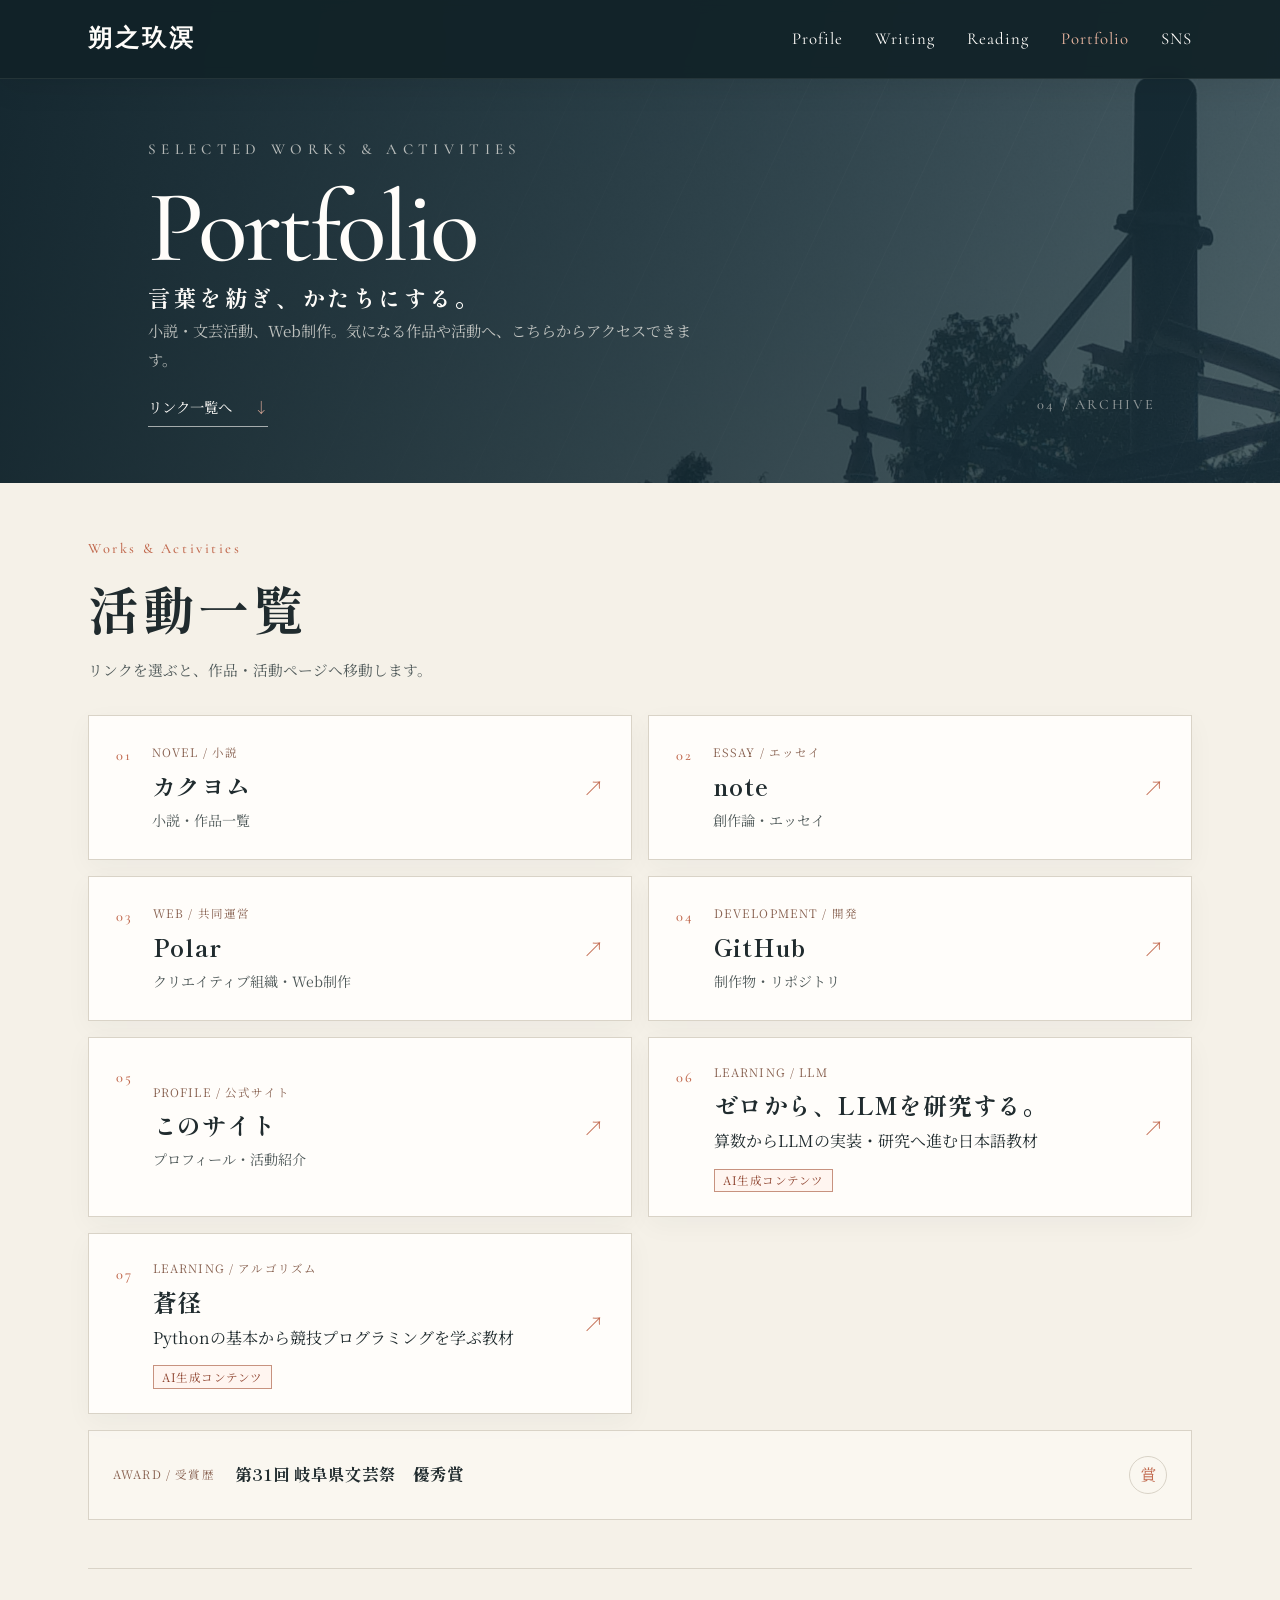
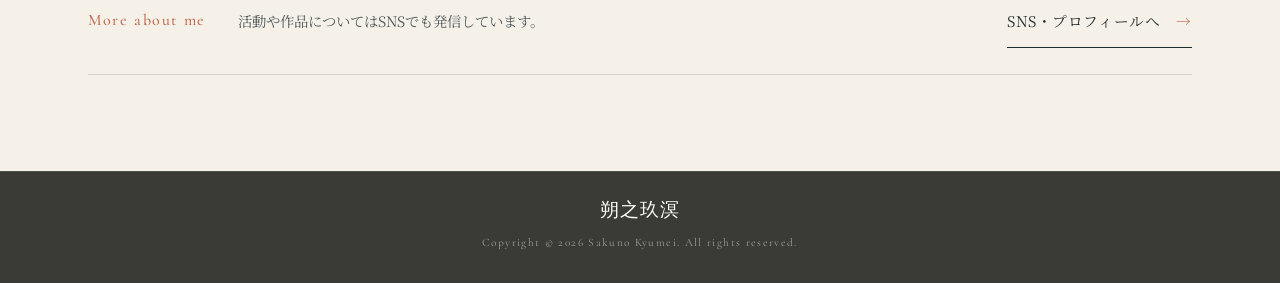
==== commit 3cafa5b1: "Add AI-generated learning resources to portfolio" ====
--- a/portfolio.html
+++ b/portfolio.html
@@ -70,6 +70,12 @@
         <a class="portfolio-link-card" href="index.html" data-reveal>
           <span class="portfolio-link-number font-english">05</span><span class="portfolio-link-copy"><span class="portfolio-link-category">PROFILE / 公式サイト</span><strong>このサイト</strong><span>プロフィール・活動紹介</span></span><span class="portfolio-link-arrow" aria-hidden="true">↗</span>
         </a>
+        <a class="portfolio-link-card" href="https://sakunokyumei.github.io/llm-research-textbook/" target="_blank" rel="noopener" data-reveal>
+          <span class="portfolio-link-number font-english">06</span><span class="portfolio-link-copy"><span class="portfolio-link-category">LEARNING / LLM</span><strong>ゼロから、LLMを研究する。</strong><span>算数からLLMの実装・研究へ進む日本語教材</span><span class="portfolio-ai-label">AI生成コンテンツ</span></span><span class="portfolio-link-arrow" aria-hidden="true">↗</span>
+        </a>
+        <a class="portfolio-link-card" href="https://sakunokyumei-algonote.pages.dev/" target="_blank" rel="noopener" data-reveal>
+          <span class="portfolio-link-number font-english">07</span><span class="portfolio-link-copy"><span class="portfolio-link-category">LEARNING / アルゴリズム</span><strong>蒼径</strong><span>Pythonの基本から競技プログラミングを学ぶ教材</span><span class="portfolio-ai-label">AI生成コンテンツ</span></span><span class="portfolio-link-arrow" aria-hidden="true">↗</span>
+        </a>
       </div>
       <div class="portfolio-award-card" data-reveal><span class="portfolio-link-category">AWARD / 受賞歴</span><strong>第31回 岐阜県文芸祭　優秀賞</strong><span class="portfolio-award-mark" aria-hidden="true">賞</span></div>
       <div class="portfolio-contact" data-reveal>
--- a/css/refinement.css
+++ b/css/refinement.css
@@ -90,6 +90,7 @@
 .portfolio-link-copy strong { font-size: 1.5rem; }
 .portfolio-link-category { color: #87604f; font-size: .72rem; letter-spacing: .1em; }
 .portfolio-link-copy > span:last-child { font-size: .88rem; }
+.portfolio-link-copy > .portfolio-ai-label:last-child { align-self: flex-start; margin-top: .55rem; padding: .1rem .55rem; border: 1px solid #c7927f; color: #8d422d; background: #fff5f0; font-size: .72rem; line-height: 1.6; letter-spacing: .04em; }
 .portfolio-link-arrow { align-self: center; font-size: 1.3rem; }
 .portfolio-award-card { min-height: 90px; margin-top: 1rem; padding: 1rem 1.5rem; border: 1px solid var(--line); background: rgba(255,253,250,.5); }
 .portfolio-award-card strong { flex: 1; font-family: var(--font-heading); font-size: 1.05rem; }
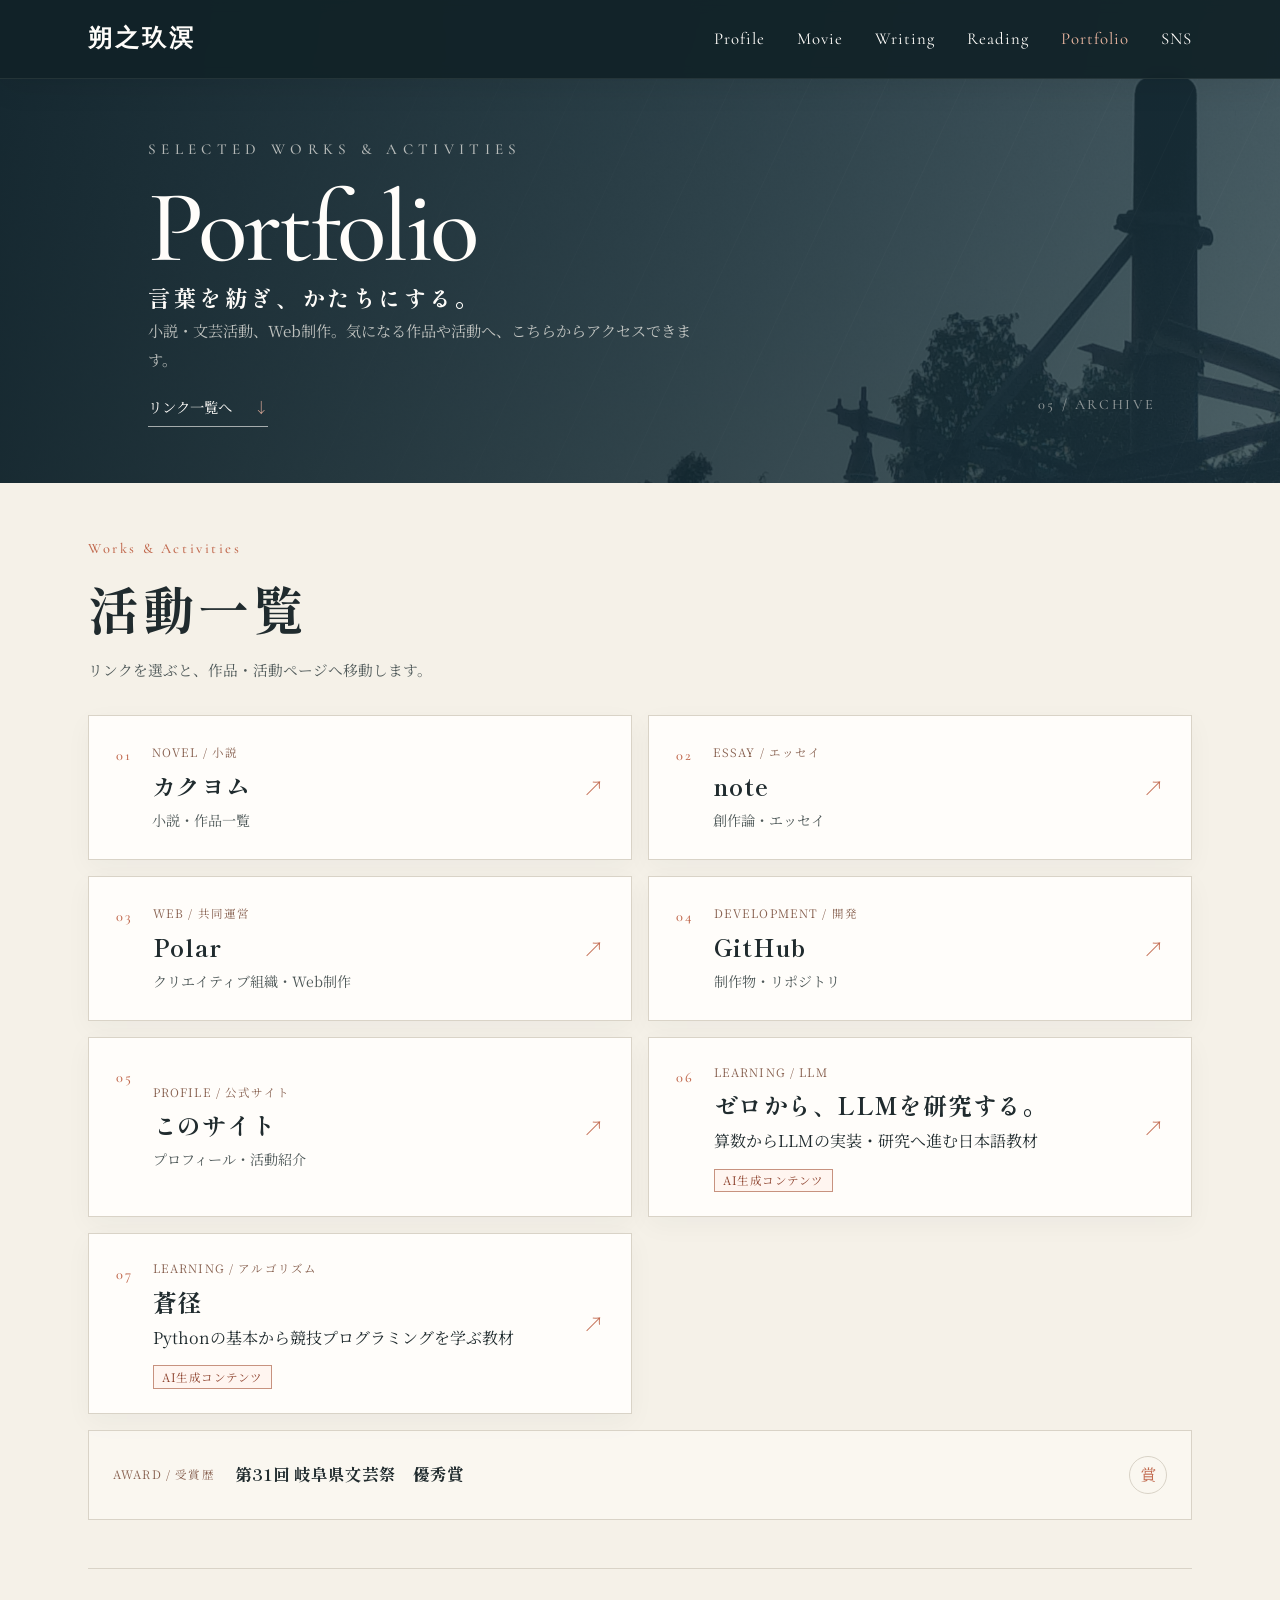
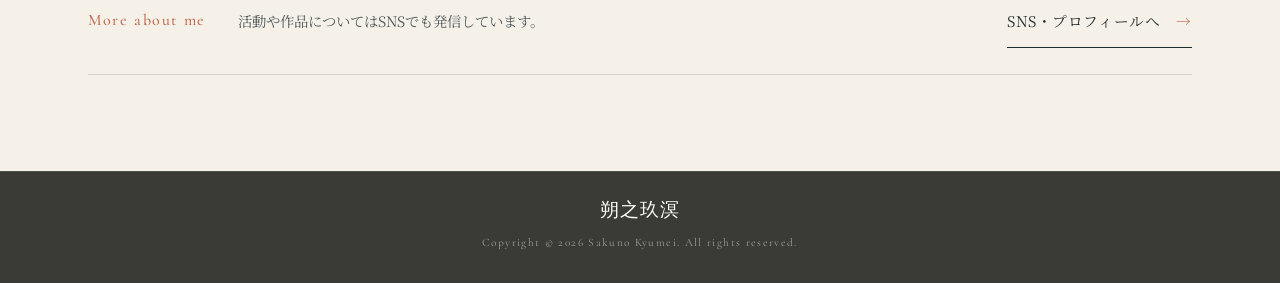
==== commit e9f65f12: "Add the channel intro movie to the top page New 02 — Movie section plays the 720p intro video with i" ====
--- a/portfolio.html
+++ b/portfolio.html
@@ -31,10 +31,11 @@
         <button class="btn-menu" aria-expanded="false" aria-controls="main-nav" aria-label="メニューを開く"><span class="btn-menu-line"></span></button>
         <ul class="main-nav" id="main-nav">
           <li><span class="nav-index font-english">01</span><a href="index.html#self-introduction">Profile</a></li>
-          <li><span class="nav-index font-english">02</span><a href="index.html#writing">Writing</a></li>
-          <li><span class="nav-index font-english">03</span><a href="index.html#reading">Reading</a></li>
-          <li><span class="nav-index font-english">04</span><a href="portfolio.html" aria-current="page">Portfolio</a></li>
-          <li><span class="nav-index font-english">05</span><a href="index.html#sns">SNS</a></li>
+          <li><span class="nav-index font-english">02</span><a href="index.html#movie">Movie</a></li>
+          <li><span class="nav-index font-english">03</span><a href="index.html#writing">Writing</a></li>
+          <li><span class="nav-index font-english">04</span><a href="index.html#reading">Reading</a></li>
+          <li><span class="nav-index font-english">05</span><a href="portfolio.html" aria-current="page">Portfolio</a></li>
+          <li><span class="nav-index font-english">06</span><a href="index.html#sns">SNS</a></li>
         </ul>
       </nav>
     </div>
@@ -47,7 +48,7 @@
         <p class="portfolio-hero-jp" data-reveal>言葉を紡ぎ、かたちにする。</p>
         <p class="portfolio-hero-copy" data-reveal>小説・文芸活動、Web制作。気になる作品や活動へ、こちらからアクセスできます。</p>
         <a class="portfolio-hero-link" href="#works" data-reveal>リンク一覧へ <span aria-hidden="true">↓</span></a>
-        <span class="portfolio-hero-index font-english" aria-hidden="true">04 / ARCHIVE</span>
+        <span class="portfolio-hero-index font-english" aria-hidden="true">05 / ARCHIVE</span>
       </div>
     </section>
     <section id="works" class="portfolio-listing wrapper">
--- a/css/refinement.css
+++ b/css/refinement.css
@@ -59,6 +59,11 @@
 .writing-essay[open] .writing-essay-action span { transform: rotate(45deg); }
 .writing-text-box { max-width: 760px; padding: 2rem 0 3rem; border: 0; }
 .writing-text p { line-height: 2.25; }
+/* The channel intro movie: the site's own MP4 until a YouTube ID is set. */
+.movie-lead { margin: 0 0 2rem; max-width: 640px; }
+.movie-frame { aspect-ratio: 16 / 9; overflow: hidden; background: var(--indigo-deep); box-shadow: 0 20px 50px rgba(18, 44, 57, .16); }
+.movie-frame video, .movie-frame iframe { display: block; width: 100%; height: 100%; border: 0; background: var(--indigo-deep); }
+.movie-caption { margin: 1rem 0 0; color: var(--ink-soft); }
 .reading-contents { max-width: 820px; margin: 2rem 0 0; padding: .25rem 0 .25rem 2rem; border: 0; border-left: 2px solid var(--vermilion); }
 .reading-text { line-height: 2.2; }
 .reading-text + .reading-text { margin-top: 1.5rem; }
